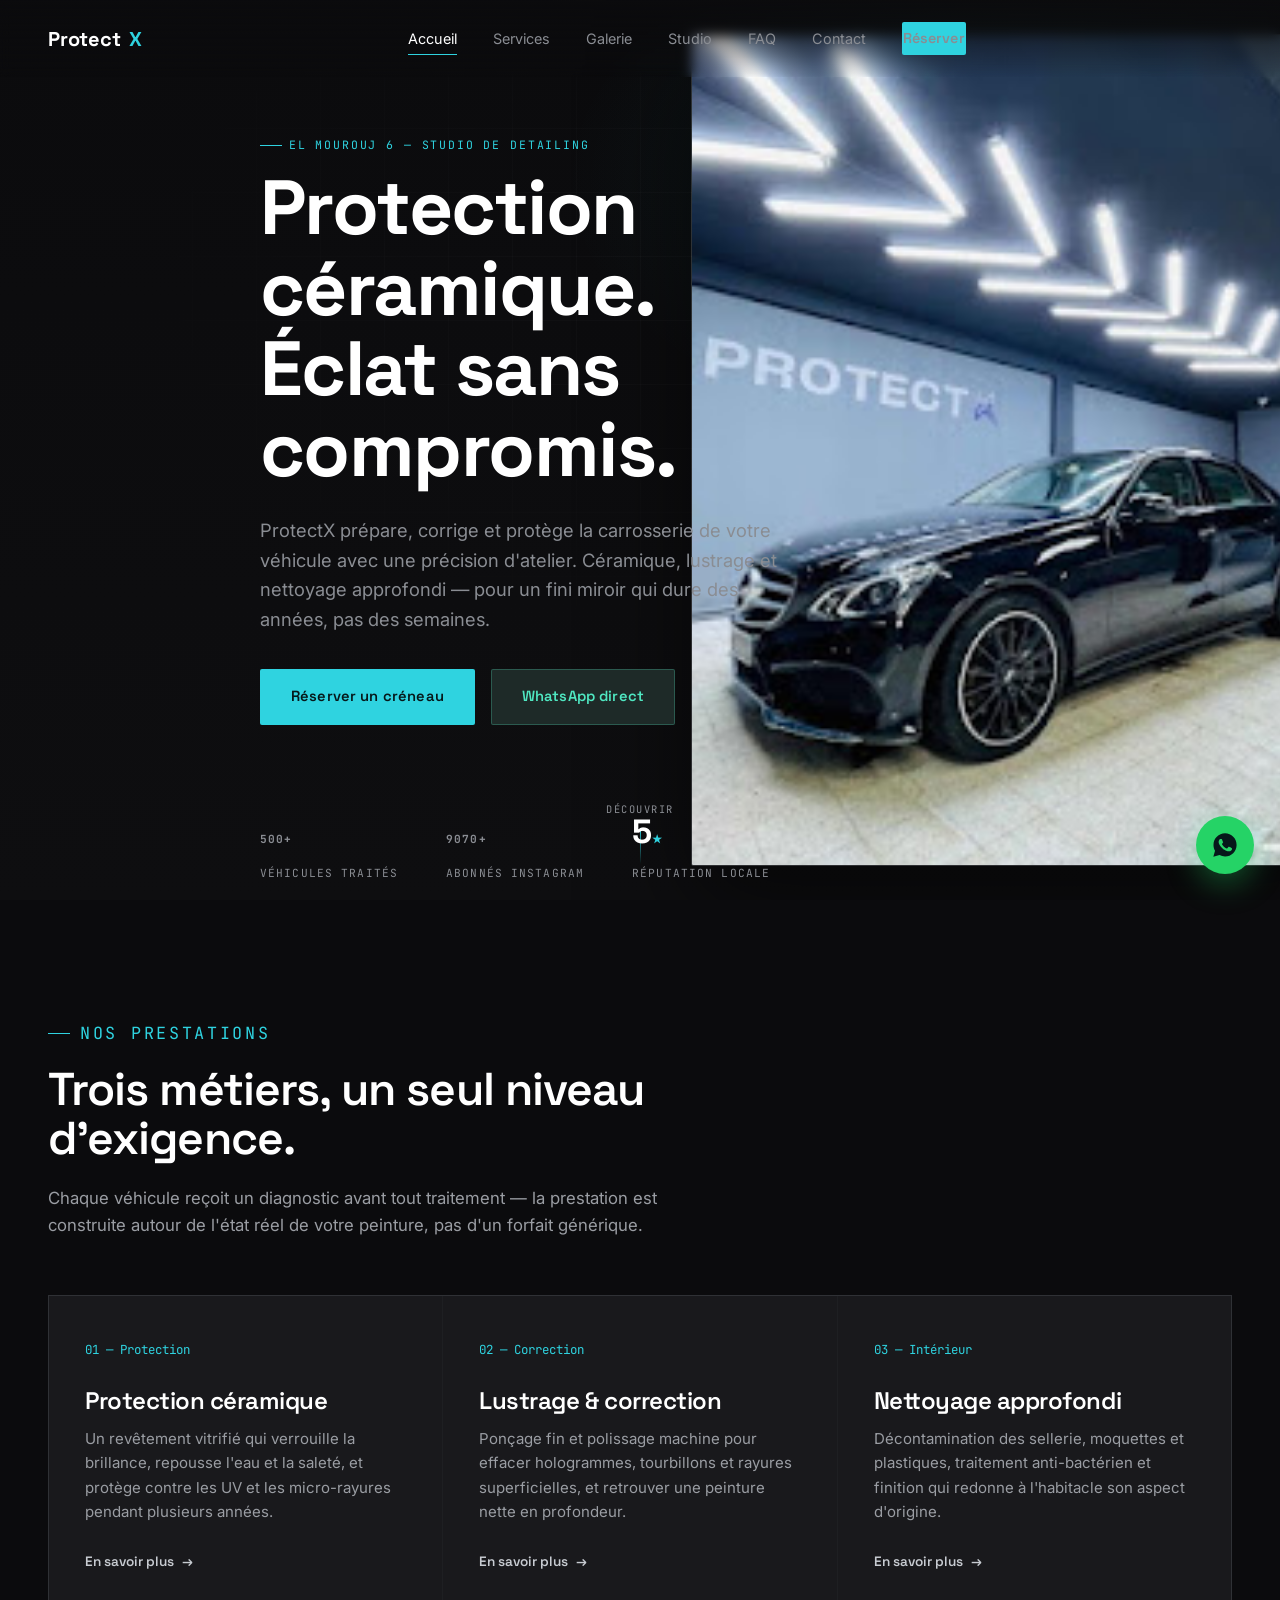
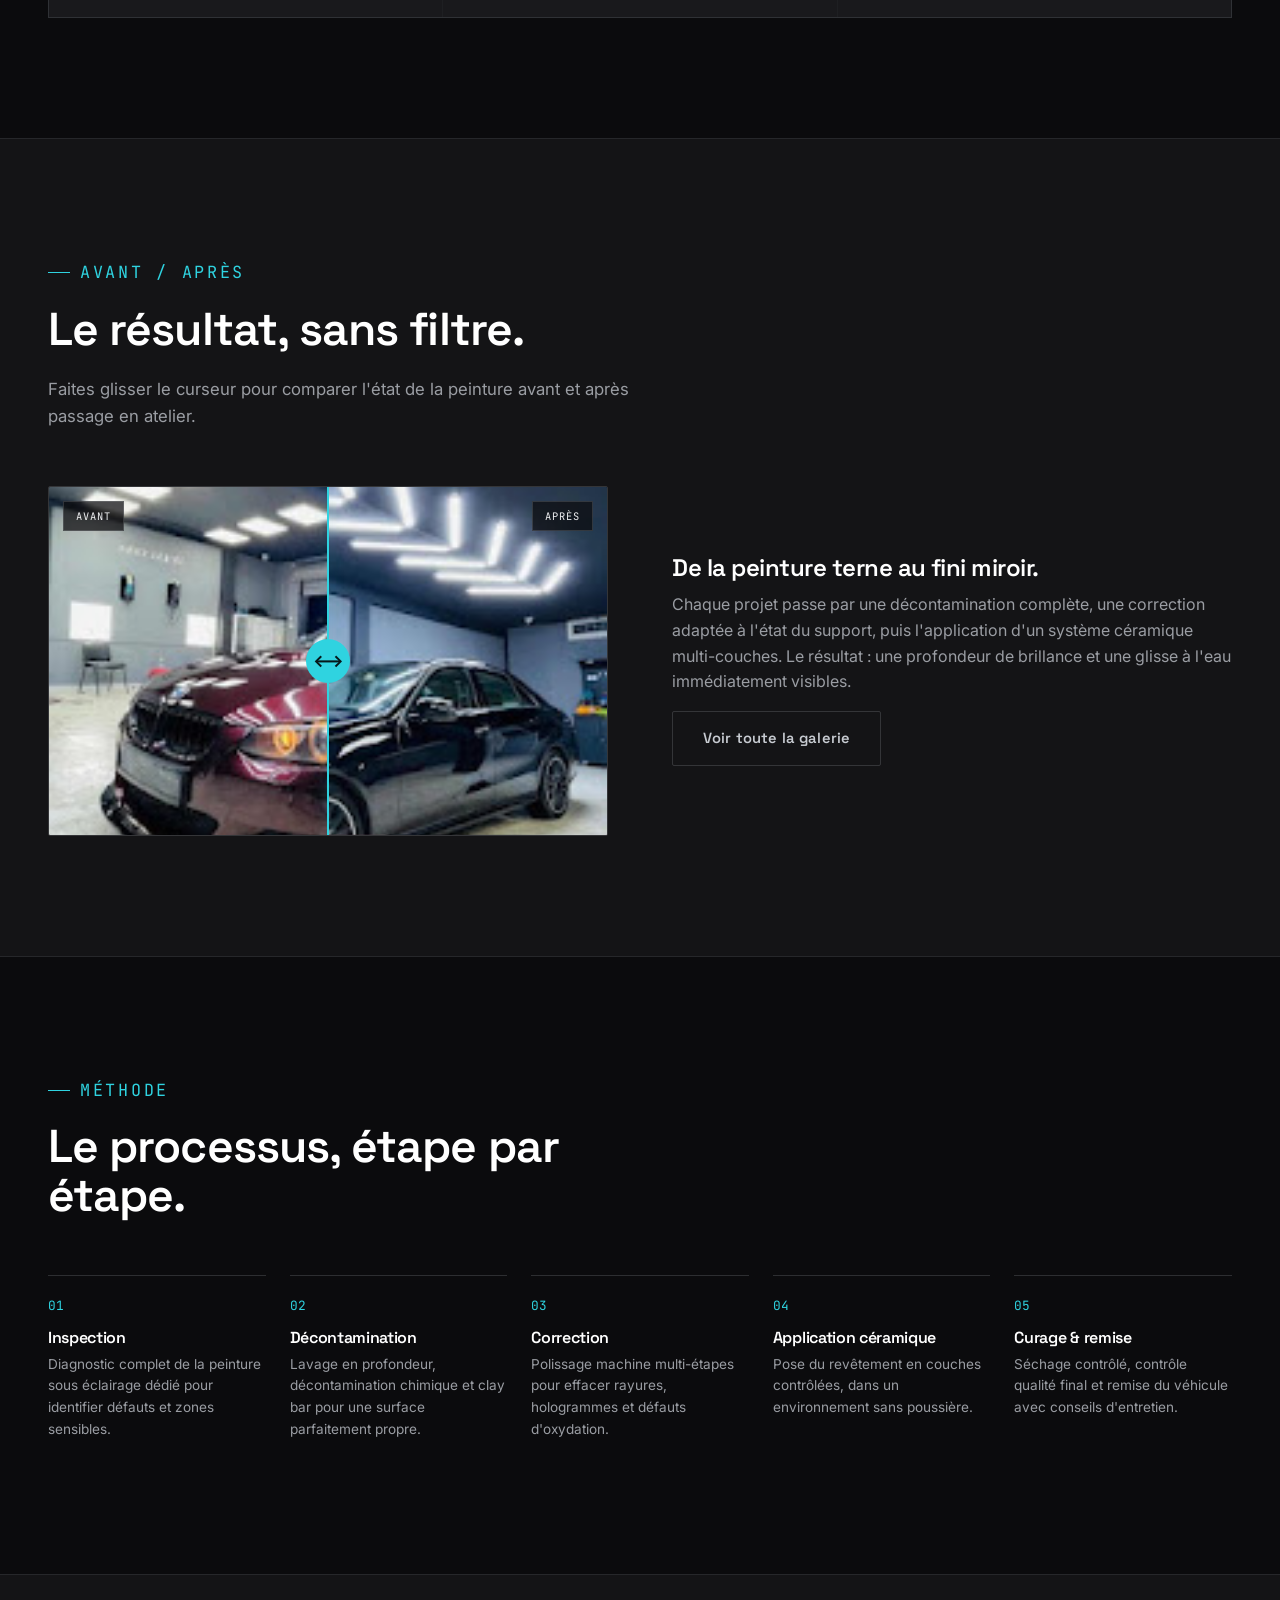
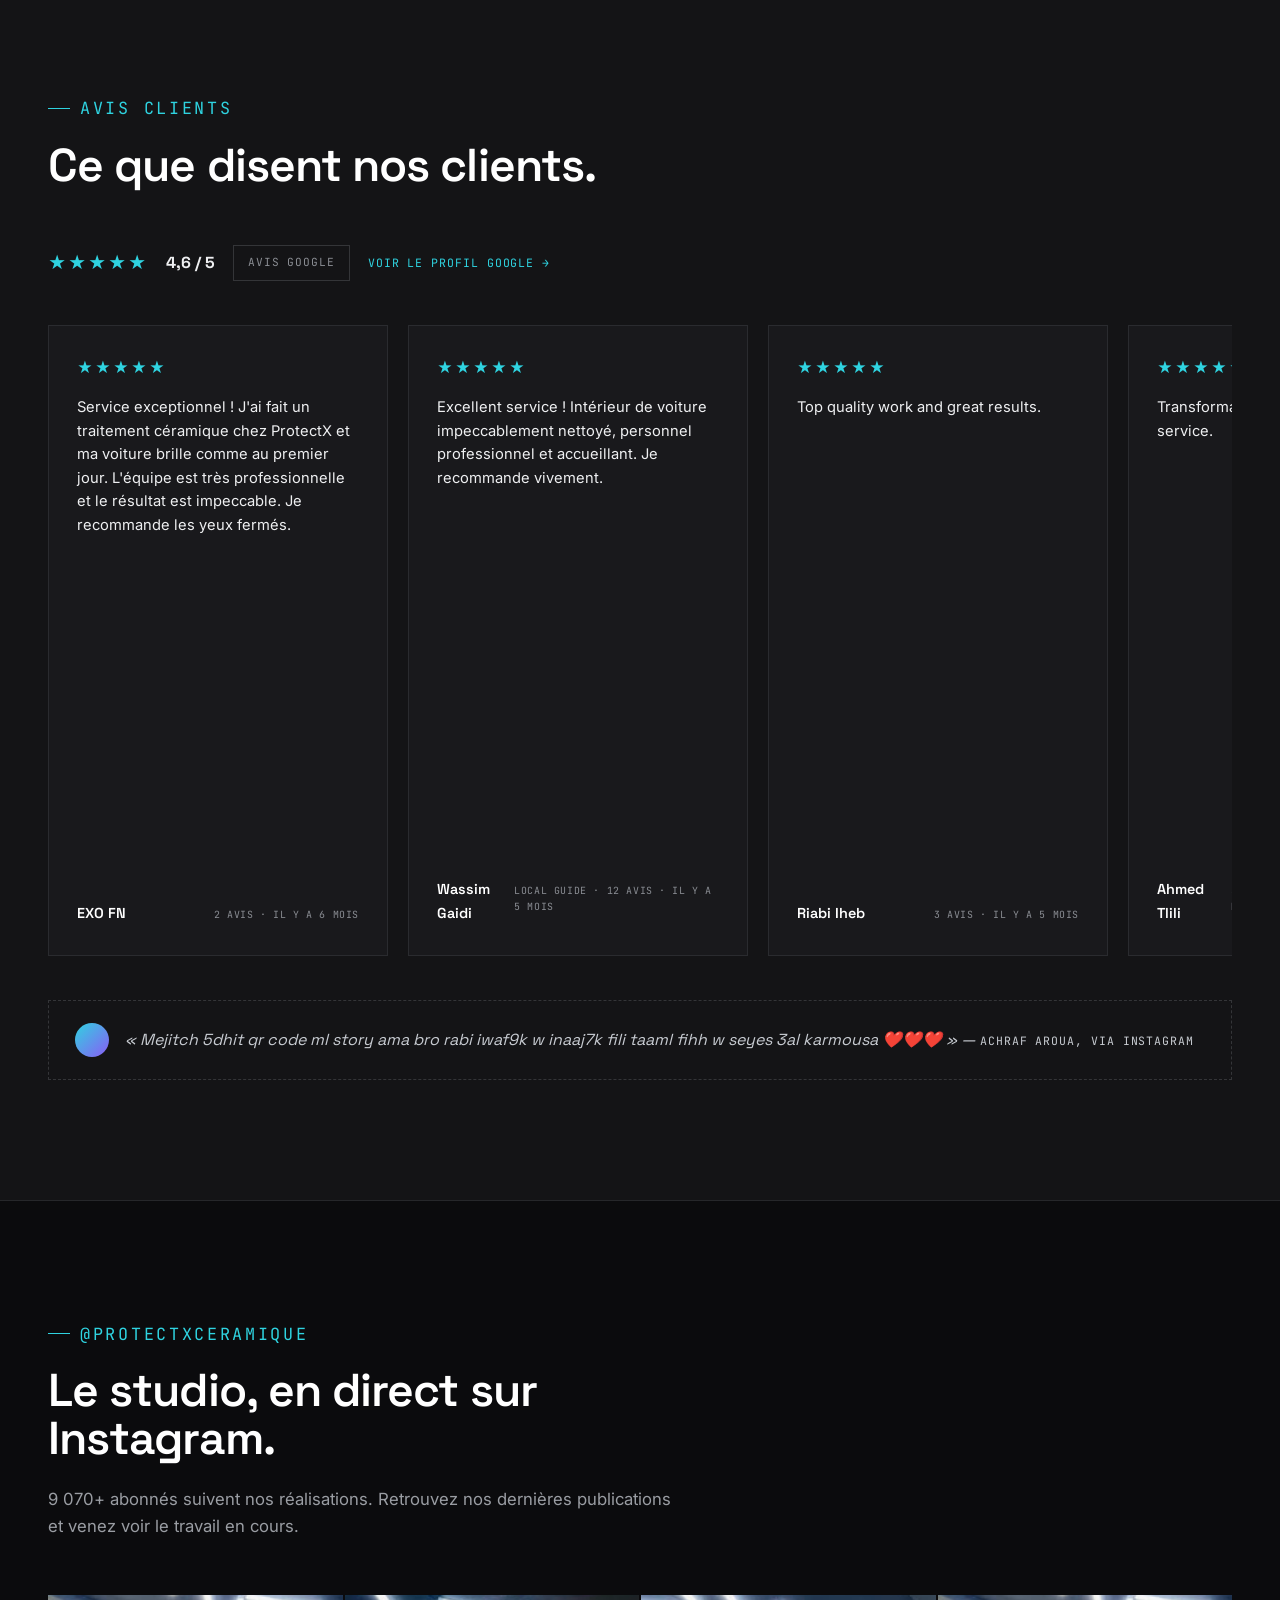
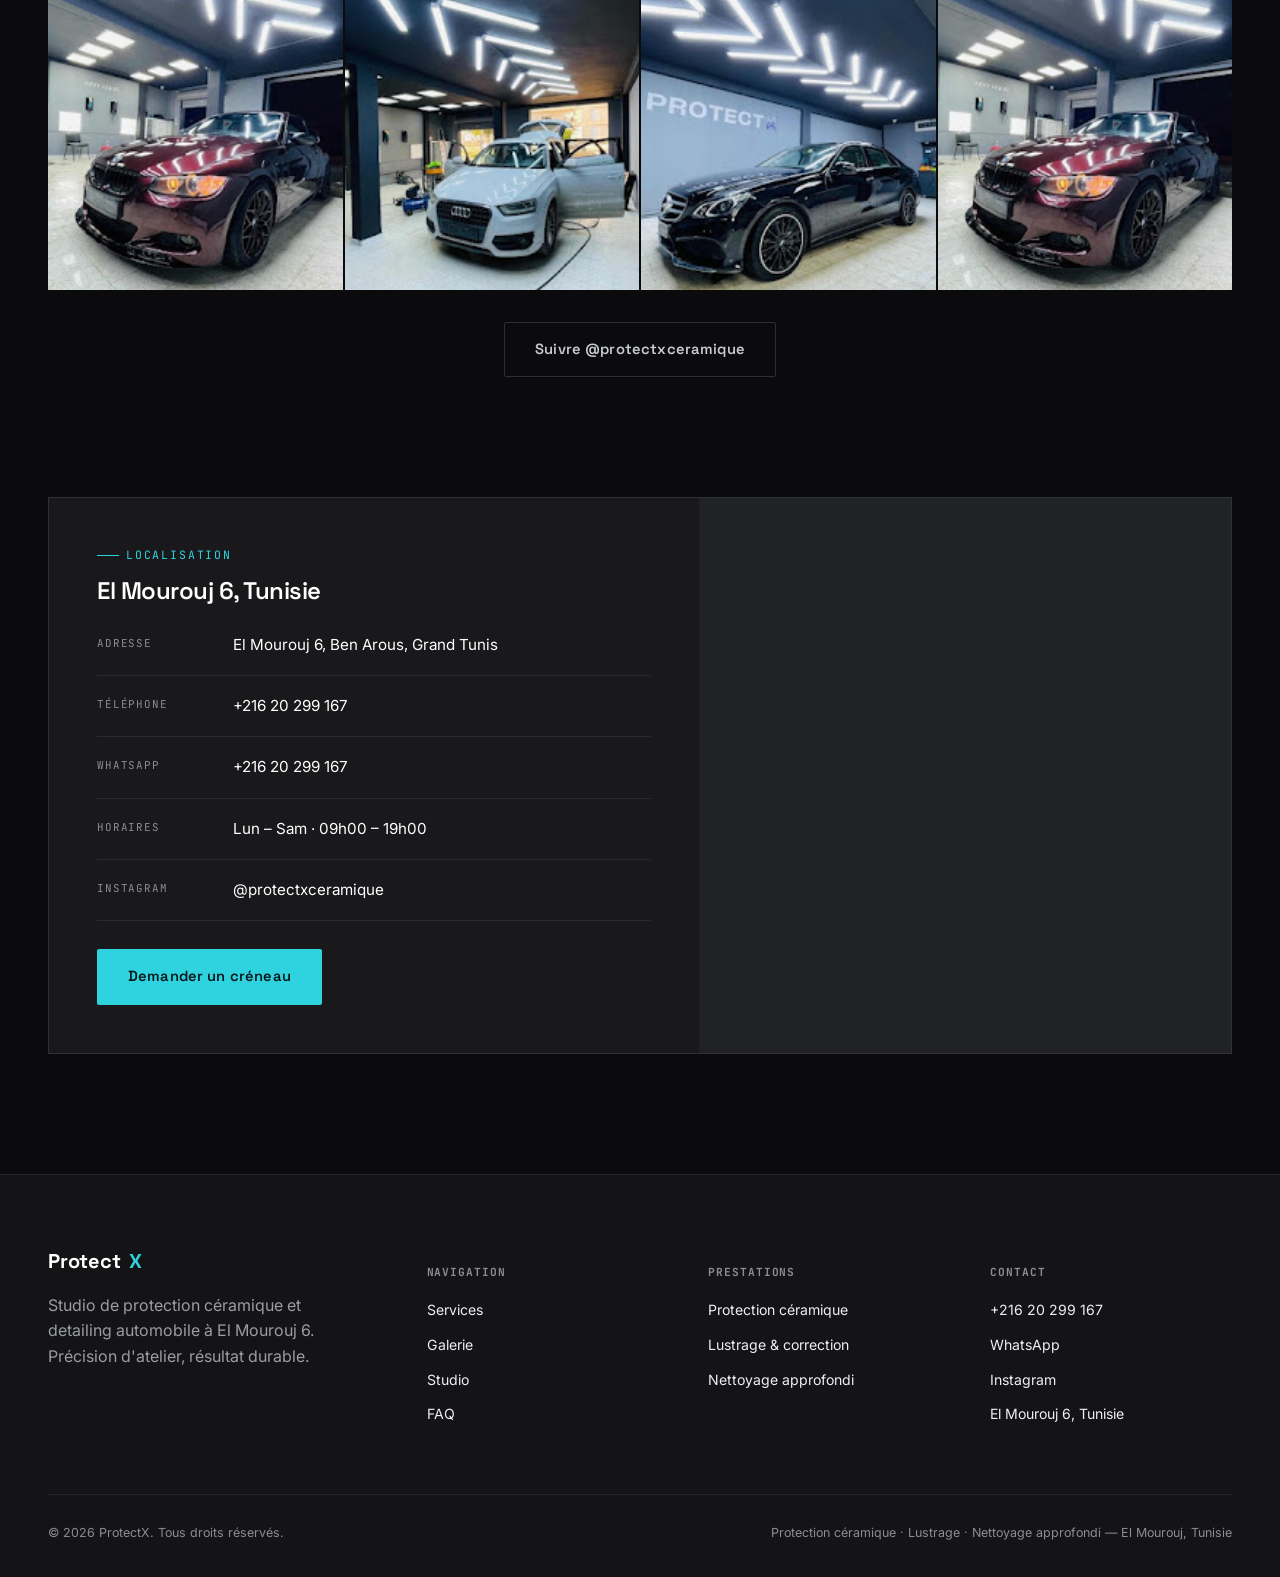
==== index.html @ d4e6a6fc "Reorganize project: css/, js/, images/ folders" ====
<!DOCTYPE html>
<html lang="fr">
<head>
<meta charset="UTF-8">
<meta name="viewport" content="width=device-width, initial-scale=1.0">
<title>ProtectX — Protection Céramique & Detailing | El Mourouj, Tunisie</title>
<meta name="description" content="ProtectX est un studio de detailing automobile haut de gamme à El Mourouj 6. Protection céramique, lustrage et nettoyage approfondi pour un fini miroir qui dure.">
<link rel="canonical" href="https://protectx.tn/">
<meta property="og:title" content="ProtectX — Protection Céramique & Detailing">
<meta property="og:description" content="Studio de detailing automobile à El Mourouj 6, Tunisie. Protection céramique, lustrage, nettoyage approfondi.">
<meta property="og:type" content="business.business">
<meta property="og:image" content="images/1.jpeg">
<meta property="og:locale" content="fr_TN">
<link rel="preconnect" href="https://fonts.googleapis.com">
<link rel="preconnect" href="https://fonts.gstatic.com" crossorigin>
<link href="https://fonts.googleapis.com/css2?family=Space+Grotesk:wght@500;600;700&family=Inter:wght@400;500;600&family=JetBrains+Mono:wght@400;500&display=swap" rel="stylesheet">
<link rel="stylesheet" href="css/style.css">
<script type="application/ld+json">
{
  "@context": "https://schema.org",
  "@type": "AutomotiveBusiness",
  "name": "ProtectX",
  "image": "images/1.jpeg",
  "description": "Studio de protection céramique, lustrage et nettoyage approfondi automobile.",
  "address": {
    "@type": "PostalAddress",
    "addressLocality": "El Mourouj 6",
    "addressRegion": "Ben Arous",
    "addressCountry": "TN"
  },
  "telephone": "+21620299167",
  "priceRange": "$$",
  "sameAs": ["https://www.instagram.com/protectxceramique/"],
  "aggregateRating": {
    "@type": "AggregateRating",
    "ratingValue": "4.6",
    "reviewCount": "6"
  }
}
</script>
</head>
<body>

<nav class="nav">
  <div class="wrap">
    <a href="index.html" class="logo">Protect<span>X</span></a>
    <ul class="nav-links">
      <li><a href="index.html">Accueil</a></li>
      <li><a href="services.html">Services</a></li>
      <li><a href="gallery.html">Galerie</a></li>
      <li><a href="about.html">Studio</a></li>
      <li><a href="faq.html">FAQ</a></li>
      <li><a href="contact.html">Contact</a></li>
      <li><a href="contact.html" class="btn btn-primary">Réserver</a></li>
    </ul>
    <div class="nav-cta">
      <button class="nav-toggle" aria-label="Menu">☰</button>
    </div>
  </div>
</nav>

<header class="hero">
  <div class="hero-grid"></div>
  <div class="wrap">
    <div class="hero-content">
      <p class="eyebrow">El Mourouj 6 — Studio de detailing</p>
      <h1>Protection céramique.<br>Éclat sans compromis.</h1>
      <p class="lede">ProtectX prépare, corrige et protège la carrosserie de votre véhicule avec une précision d'atelier. Céramique, lustrage et nettoyage approfondi — pour un fini miroir qui dure des années, pas des semaines.</p>
      <div class="hero-ctas">
        <a href="contact.html" class="btn btn-primary">Réserver un créneau</a>
        <a href="https://wa.me/21620299167?text=Bonjour%2C%20je%20souhaite%20r%C3%A9server%20un%20traitement%20c%C3%A9ramique..." class="btn btn-wa" target="_blank" rel="noopener">
          WhatsApp direct
        </a>
      </div>
      <div class="hero-stats">
        <div class="stat"><b><span data-count="500" data-suffix="+">0</span></b><span>Véhicules traités</span></div>
        <div class="stat"><b><span data-count="9070" data-suffix="+">0</span></b><span>Abonnés Instagram</span></div>
        <div class="stat"><b>5<span style="color:var(--teal)">★</span></b><span>Réputation locale</span></div>
      </div>
    </div>
  </div>
  <div class="bead-media sweep">
    <img src="images/wdfe.jpeg" alt="Gouttes d'eau perlant sur une carrosserie traitée en céramique, dans le garage ProtectX">
  </div>
  <div class="scroll-cue"><span>Découvrir</span><span class="line"></span></div>
</header>

<section class="section" id="services">
  <div class="wrap">
    <div class="section-head reveal">
      <p class="eyebrow">Nos prestations</p>
      <h2>Trois métiers, un seul niveau d'exigence.</h2>
      <p>Chaque véhicule reçoit un diagnostic avant tout traitement — la prestation est construite autour de l'état réel de votre peinture, pas d'un forfait générique.</p>
    </div>
  </div>
  <div class="wrap">
    <div class="services-grid reveal">
      <div class="service-card sweep">
        <span class="service-num">01 — Protection</span>
        <h3>Protection céramique</h3>
        <p>Un revêtement vitrifié qui verrouille la brillance, repousse l'eau et la saleté, et protège contre les UV et les micro-rayures pendant plusieurs années.</p>
        <a href="services.html#ceramique" class="more">En savoir plus <span class="arrow">→</span></a>
      </div>
      <div class="service-card sweep">
        <span class="service-num">02 — Correction</span>
        <h3>Lustrage & correction</h3>
        <p>Ponçage fin et polissage machine pour effacer hologrammes, tourbillons et rayures superficielles, et retrouver une peinture nette en profondeur.</p>
        <a href="services.html#lustrage" class="more">En savoir plus <span class="arrow">→</span></a>
      </div>
      <div class="service-card sweep">
        <span class="service-num">03 — Intérieur</span>
        <h3>Nettoyage approfondi</h3>
        <p>Décontamination des sellerie, moquettes et plastiques, traitement anti-bactérien et finition qui redonne à l'habitacle son aspect d'origine.</p>
        <a href="services.html#interieur" class="more">En savoir plus <span class="arrow">→</span></a>
      </div>
    </div>
  </div>
</section>

<section class="section" style="background:var(--bg-2); border-top:1px solid var(--line); border-bottom:1px solid var(--line);">
  <div class="wrap">
    <div class="section-head reveal">
      <p class="eyebrow">Avant / Après</p>
      <h2>Le résultat, sans filtre.</h2>
      <p>Faites glisser le curseur pour comparer l'état de la peinture avant et après passage en atelier.</p>
    </div>
    <div class="two-col reveal">
      <div class="ba">
        <img class="before-img" src="images/1.jpeg" alt="Carrosserie avant correction de peinture">
        <img class="after-img" src="images/wdfe.jpeg" alt="Carrosserie après protection céramique, fini miroir">
        <span class="tag before">Avant</span>
        <span class="tag after">Après</span>
        <div class="handle"></div>
      </div>
      <div>
        <h3>De la peinture terne au fini miroir.</h3>
        <p>Chaque projet passe par une décontamination complète, une correction adaptée à l'état du support, puis l'application d'un système céramique multi-couches. Le résultat : une profondeur de brillance et une glisse à l'eau immédiatement visibles.</p>
        <a href="gallery.html" class="btn btn-ghost">Voir toute la galerie</a>
      </div>
    </div>
  </div>
</section>

<section class="section">
  <div class="wrap">
    <div class="section-head reveal">
      <p class="eyebrow">Méthode</p>
      <h2>Le processus, étape par étape.</h2>
    </div>
    <div class="process reveal">
      <div class="step">
        <span class="n">01</span>
        <h4>Inspection</h4>
        <p>Diagnostic complet de la peinture sous éclairage dédié pour identifier défauts et zones sensibles.</p>
      </div>
      <div class="step">
        <span class="n">02</span>
        <h4>Décontamination</h4>
        <p>Lavage en profondeur, décontamination chimique et clay bar pour une surface parfaitement propre.</p>
      </div>
      <div class="step">
        <span class="n">03</span>
        <h4>Correction</h4>
        <p>Polissage machine multi-étapes pour effacer rayures, hologrammes et défauts d'oxydation.</p>
      </div>
      <div class="step">
        <span class="n">04</span>
        <h4>Application céramique</h4>
        <p>Pose du revêtement en couches contrôlées, dans un environnement sans poussière.</p>
      </div>
      <div class="step">
        <span class="n">05</span>
        <h4>Curage & remise</h4>
        <p>Séchage contrôlé, contrôle qualité final et remise du véhicule avec conseils d'entretien.</p>
      </div>
    </div>
  </div>
</section>

<section class="section" id="testimonials" style="background:var(--bg-2); border-top:1px solid var(--line); border-bottom:1px solid var(--line);">
  <div class="wrap">
    <div class="section-head reveal">
      <p class="eyebrow">Avis clients</p>
      <h2>Ce que disent nos clients.</h2>
    </div>
    <div class="rating-summary reveal">
      <span class="stars">★★★★★</span>
      <strong style="font-family:'Space Grotesk',sans-serif;">4,6 / 5</strong>
      <span class="badge-google">Avis Google</span>
      <a href="https://www.google.com/search?q=ProtectX+El+Mourouj" target="_blank" rel="noopener" class="mono" style="color:var(--teal);">Voir le profil Google →</a>
    </div>

    <div class="t-track reveal">
      <article class="t-card">
        <div class="stars">★★★★★</div>
        <p>Service exceptionnel ! J'ai fait un traitement céramique chez ProtectX et ma voiture brille comme au premier jour. L'équipe est très professionnelle et le résultat est impeccable. Je recommande les yeux fermés.</p>
        <div class="t-who"><b>EXO FN</b><span>2 avis · il y a 6 mois</span></div>
      </article>

      <article class="t-card">
        <div class="stars">★★★★★</div>
        <p>Excellent service ! Intérieur de voiture impeccablement nettoyé, personnel professionnel et accueillant. Je recommande vivement.</p>
        <div class="t-who"><b>Wassim Gaidi</b><span>Local Guide · 12 avis · il y a 5 mois</span></div>
      </article>

      <article class="t-card">
        <div class="stars">★★★★★</div>
        <p>Top quality work and great results.</p>
        <div class="t-who"><b>Riabi Iheb</b><span>3 avis · il y a 5 mois</span></div>
      </article>

      <article class="t-card">
        <div class="stars">★★★★★</div>
        <p>Transformation magnifique ! Bien service.</p>
        <div class="t-who"><b>Ahmed Tlili</b><span>5 avis · 1 photo · il y a 5 mois</span></div>
      </article>

      <article class="t-card warn">
        <div class="stars">★★☆☆☆</div>
        <p>La qualité du nettoyage était bonne et le travail de detailing soigné. Cependant, les horaires convenus n'ont pas été respectés à deux reprises, et certains éléments du véhicule n'ont pas été correctement remis en place. Les housses de sièges ont été mal retirées, ce qui a nécessité réparation. Deux étoiles principalement parce que le gérant a cherché une solution équitable pour les housses endommagées — ce qui est appréciable, mais des progrès sont attendus sur l'organisation.</p>
        <div class="t-who"><b>Talel Bouzaeine</b><span>3 avis · il y a 4 mois</span></div>
        <div class="t-note">Notre engagement qualité : chaque retour est pris au sérieux. Ce cas a été traité directement avec le client et a fait évoluer nos procédures de manipulation intérieure.</div>
      </article>
    </div>

    <div class="shoutout reveal">
      <span class="ig-dot"></span>
      <p style="margin:0; color:var(--chrome);">« Mejitch 5dhit qr code ml story ama bro rabi iwaf9k w inaaj7k fili taaml fihh w seyes 3al karmousa ❤️❤️❤️ » — <span class="mono" style="font-style:normal;">Achraf Aroua, via Instagram</span></p>
    </div>
  </div>
</section>

<section class="section">
  <div class="wrap">
    <div class="section-head reveal">
      <p class="eyebrow">@protectxceramique</p>
      <h2>Le studio, en direct sur Instagram.</h2>
      <p>9 070+ abonnés suivent nos réalisations. Retrouvez nos dernières publications et venez voir le travail en cours.</p>
    </div>
    <div class="ig-strip reveal">
      <a class="ig-item" href="https://www.instagram.com/protectxceramique/" target="_blank" rel="noopener"><img src="images/1.jpeg" alt="Publication Instagram ProtectX — véhicule poli en atelier"></a>
      <a class="ig-item" href="https://www.instagram.com/protectxceramique/" target="_blank" rel="noopener"><img src="images/22.jpeg" alt="Publication Instagram ProtectX — détail de carrosserie"></a>
      <a class="ig-item" href="https://www.instagram.com/protectxceramique/" target="_blank" rel="noopener"><img src="images/wdfe.jpeg" alt="Publication Instagram ProtectX — fini céramique"></a>
      <a class="ig-item" href="https://www.instagram.com/protectxceramique/" target="_blank" rel="noopener"><img src="images/1.jpeg" alt="Publication Instagram ProtectX — atelier"></a>
    </div>
    <div style="text-align:center; margin-top:32px;">
      <a href="https://www.instagram.com/protectxceramique/" target="_blank" rel="noopener" class="btn btn-ghost">Suivre @protectxceramique</a>
    </div>
  </div>
</section>

<section class="section" style="padding-top:0;">
  <div class="wrap">
    <div class="contact-grid reveal">
      <div class="contact-panel">
        <p class="eyebrow">Localisation</p>
        <h3>El Mourouj 6, Tunisie</h3>
        <div class="info-row"><span class="k">Adresse</span><span class="v">El Mourouj 6, Ben Arous, Grand Tunis</span></div>
        <div class="info-row"><span class="k">Téléphone</span><span class="v"><a href="tel:+21620299167">+216 20 299 167</a></span></div>
        <div class="info-row"><span class="k">WhatsApp</span><span class="v"><a href="https://wa.me/21620299167" target="_blank" rel="noopener">+216 20 299 167</a></span></div>
        <div class="info-row"><span class="k">Horaires</span><span class="v">Lun – Sam · 09h00 – 19h00</span></div>
        <div class="info-row"><span class="k">Instagram</span><span class="v"><a href="https://www.instagram.com/protectxceramique/" target="_blank" rel="noopener">@protectxceramique</a></span></div>
        <a href="contact.html" class="btn btn-primary" style="margin-top:28px;">Demander un créneau</a>
      </div>
      <div class="map-embed">
        <iframe src="https://www.google.com/maps?q=El+Mourouj+6,+Tunisie&output=embed" loading="lazy" allowfullscreen title="Localisation ProtectX — El Mourouj 6"></iframe>
      </div>
    </div>
  </div>
</section>

<footer>
  <div class="wrap">
    <div class="foot-grid">
      <div>
        <a href="index.html" class="logo">Protect<span>X</span></a>
        <p style="margin-top:16px; max-width:280px;">Studio de protection céramique et detailing automobile à El Mourouj 6. Précision d'atelier, résultat durable.</p>
      </div>
      <div>
        <h5>Navigation</h5>
        <ul>
          <li><a href="services.html">Services</a></li>
          <li><a href="gallery.html">Galerie</a></li>
          <li><a href="about.html">Studio</a></li>
          <li><a href="faq.html">FAQ</a></li>
        </ul>
      </div>
      <div>
        <h5>Prestations</h5>
        <ul>
          <li><a href="services.html#ceramique">Protection céramique</a></li>
          <li><a href="services.html#lustrage">Lustrage & correction</a></li>
          <li><a href="services.html#interieur">Nettoyage approfondi</a></li>
        </ul>
      </div>
      <div>
        <h5>Contact</h5>
        <ul>
          <li><a href="tel:+21620299167">+216 20 299 167</a></li>
          <li><a href="https://wa.me/21620299167" target="_blank" rel="noopener">WhatsApp</a></li>
          <li><a href="https://www.instagram.com/protectxceramique/" target="_blank" rel="noopener">Instagram</a></li>
          <li>El Mourouj 6, Tunisie</li>
        </ul>
      </div>
    </div>
    <div class="foot-bottom">
      <span>© <span class="year"></span> ProtectX. Tous droits réservés.</span>
      <span>Protection céramique · Lustrage · Nettoyage approfondi — El Mourouj, Tunisie</span>
    </div>
  </div>
</footer>

<a class="wa-float" href="https://wa.me/21620299167?text=Bonjour%2C%20je%20souhaite%20r%C3%A9server%20un%20traitement%20c%C3%A9ramique..." target="_blank" rel="noopener" aria-label="Contacter ProtectX sur WhatsApp">
  <svg width="28" height="28" viewBox="0 0 24 24" fill="#06181A"><path d="M12.04 2C6.58 2 2.13 6.45 2.13 11.91c0 1.75.46 3.45 1.32 4.95L2 22l5.28-1.38a9.9 9.9 0 0 0 4.76 1.21h.01c5.46 0 9.9-4.45 9.9-9.91C21.96 6.45 17.5 2 12.04 2Zm5.8 14.02c-.24.68-1.4 1.3-1.93 1.35-.5.05-1 .25-3.37-.7-2.85-1.14-4.68-4.06-4.83-4.25-.14-.19-1.16-1.54-1.16-2.94s.73-2.08.99-2.37c.26-.28.56-.35.75-.35h.53c.17 0 .4-.06.62.48.24.58.8 2 .87 2.15.07.14.12.31.02.5-.1.19-.15.31-.3.48-.14.17-.3.38-.43.5-.14.14-.29.29-.13.57.17.28.75 1.24 1.6 2.01 1.1 1 2.03 1.31 2.31 1.46.28.14.44.12.6-.07.17-.19.72-.84.91-1.13.19-.28.38-.24.64-.14.26.1 1.66.79 1.94.93.28.14.47.21.53.33.07.12.07.68-.17 1.35Z"/></svg>
</a>

<script src="js/main.js"></script>
</body>
</html>
---- css/style.css ----
/* ============================================================
   ProtectX — Ceramic & Detailing
   Design tokens: dark graphite ground, chrome silver, ceramic-teal accent
   Type: Space Grotesk (display) / Inter (body) / JetBrains Mono (data, eyebrows)
   ============================================================ */

:root{
  --bg:        #0B0B0D;
  --bg-2:      #141416;
  --surface:   #19191C;
  --surface-2: #202226;
  --chrome:    #C7CBD1;
  --chrome-dim:#8A8D93;
  --teal:      #2FD3E0;
  --teal-dim:  rgba(47,211,224,.14);
  --teal-glow: rgba(47,211,224,.35);
  --line:      rgba(199,203,209,.10);
  --line-2:    rgba(199,203,209,.18);
  --text:      #EEEFF1;
  --text-muted:#9A9DA3;
  --radius:    2px;
  --ease:      cubic-bezier(.16,.8,.24,1);
}

*,*::before,*::after{ box-sizing:border-box; }
html{ scroll-behavior:smooth; }
@media (prefers-reduced-motion: reduce){
  html{ scroll-behavior:auto; }
  *,*::before,*::after{ animation-duration:.001ms !important; animation-iteration-count:1 !important; transition-duration:.001ms !important; scroll-behavior:auto !important; }
}

body{
  margin:0;
  background:var(--bg);
  color:var(--text);
  font-family:'Inter',-apple-system,sans-serif;
  font-size:16px;
  line-height:1.6;
  -webkit-font-smoothing:antialiased;
  overflow-x:hidden;
}

h1,h2,h3,h4{
  font-family:'Space Grotesk',sans-serif;
  font-weight:600;
  letter-spacing:-0.02em;
  line-height:1.05;
  margin:0 0 .5em;
  color:#fff;
}

h1{ font-size:clamp(2.6rem,6vw,5.2rem); font-weight:700; }
h2{ font-size:clamp(1.9rem,3.6vw,3rem); }
h3{ font-size:clamp(1.2rem,2vw,1.5rem); }
p{ margin:0 0 1em; color:var(--text-muted); }
a{ color:inherit; text-decoration:none; }
img{ max-width:100%; display:block; }
ul{ margin:0; padding:0; list-style:none; }
button{ font-family:inherit; cursor:pointer; }

.mono{
  font-family:'JetBrains Mono',monospace;
  letter-spacing:.08em;
  text-transform:uppercase;
  font-size:.72rem;
}

.eyebrow{
  font-family:'JetBrains Mono',monospace;
  letter-spacing:.16em;
  text-transform:uppercase;
  font-size:.72rem;
  color:var(--teal);
  display:flex;
  align-items:center;
  gap:.6em;
  margin-bottom:1.1em;
}
.eyebrow::before{
  content:'';
  width:22px; height:1px;
  background:var(--teal);
  display:inline-block;
}

.wrap{ max-width:1240px; margin:0 auto; padding:0 28px; }
.section{ padding:120px 0; position:relative; }
@media (max-width:768px){ .section{ padding:76px 0; } }

.section-head{ max-width:640px; margin-bottom:56px; }
.section-head p{ font-size:1.05rem; }

/* ---------- signature: specular sweep ---------- */
.sweep{ position:relative; overflow:hidden; isolation:isolate; }
.sweep::after{
  content:'';
  position:absolute; inset:0;
  background:linear-gradient(115deg, transparent 40%, rgba(199,203,209,.10) 48%, rgba(47,211,224,.28) 50%, rgba(199,203,209,.10) 52%, transparent 60%);
  transform:translateX(-140%);
  transition:transform 1.05s var(--ease);
  pointer-events:none;
  z-index:2;
}
.sweep:hover::after,
.sweep.swept::after{ transform:translateX(140%); }

/* ---------- buttons ---------- */
.btn{
  display:inline-flex; align-items:center; gap:.55em;
  padding:15px 30px;
  font-family:'Space Grotesk',sans-serif;
  font-weight:600; font-size:.92rem;
  letter-spacing:.01em;
  border-radius:var(--radius);
  border:1px solid transparent;
  transition:all .3s var(--ease);
  white-space:nowrap;
}
.btn-primary{
  background:var(--teal); color:#06181A;
  box-shadow:0 0 0 rgba(47,211,224,0);
}
.btn-primary:hover{ box-shadow:0 6px 30px var(--teal-glow); transform:translateY(-1px); }
.btn-ghost{
  background:transparent; color:var(--chrome);
  border-color:var(--line-2);
}
.btn-ghost:hover{ border-color:var(--chrome); background:rgba(255,255,255,.03); }
.btn-wa{ background:#1E2A28; color:#4FE7C1; border-color:rgba(79,231,193,.25); }
.btn-wa:hover{ background:#223530; }

/* ---------- nav ---------- */
.nav{
  position:fixed; top:0; left:0; right:0; z-index:100;
  padding:22px 0;
  background:linear-gradient(to bottom, rgba(11,11,13,.92), rgba(11,11,13,0));
  backdrop-filter:blur(6px);
  transition:background .3s;
}
.nav.scrolled{ background:rgba(11,11,13,.88); border-bottom:1px solid var(--line); backdrop-filter:blur(10px); }
.nav .wrap{ display:flex; align-items:center; justify-content:space-between; }
.logo{ font-family:'Space Grotesk',sans-serif; font-weight:700; font-size:1.25rem; letter-spacing:-.01em; color:#fff; display:flex; align-items:center; gap:8px; }
.logo span{ color:var(--teal); }
.nav-links{ display:flex; gap:36px; align-items:center; }
.nav-links a{
  font-size:.9rem; color:var(--chrome-dim); position:relative; padding:4px 0;
  transition:color .25s;
}
.nav-links a:hover, .nav-links a.active{ color:#fff; }
.nav-links a.active::after{
  content:''; position:absolute; left:0; right:0; bottom:-4px; height:1px; background:var(--teal);
}
.nav-cta{ display:flex; align-items:center; gap:14px; }
.nav-toggle{ display:none; background:none; border:0; color:#fff; font-size:1.6rem; }

@media (max-width:900px){
  .nav-links{
    position:fixed; inset:0 0 0 auto; width:78%; max-width:340px;
    background:var(--bg-2); border-left:1px solid var(--line);
    flex-direction:column; align-items:flex-start; justify-content:center;
    gap:28px; padding:40px; transform:translateX(100%);
    transition:transform .4s var(--ease); z-index:99;
  }
  .nav-links.open{ transform:translateX(0); }
  .nav-toggle{ display:block; z-index:101; }
  .nav .btn-primary{ display:none; }
}

/* ---------- hero ---------- */
.hero{
  position:relative; min-height:100vh; display:flex; align-items:center;
  padding-top:120px; overflow:hidden;
  background:
    radial-gradient(ellipse 60% 50% at 80% 20%, rgba(47,211,224,.10), transparent 60%),
    linear-gradient(180deg, #0B0B0D 0%, #0E0E10 100%);
}
.hero-grid{ position:absolute; inset:0; opacity:.35;
  background-image:linear-gradient(var(--line) 1px, transparent 1px), linear-gradient(90deg, var(--line) 1px, transparent 1px);
  background-size:64px 64px; mask-image:radial-gradient(ellipse 70% 60% at 60% 30%, black, transparent 75%);
}
.hero-content{ position:relative; z-index:2; max-width:760px; }
.hero h1{ margin-bottom:.35em; }
.hero .lede{ font-size:1.15rem; max-width:520px; color:var(--chrome-dim); }
.hero-ctas{ display:flex; gap:16px; margin-top:2.2em; flex-wrap:wrap; }
.hero-stats{ display:flex; gap:48px; margin-top:5rem; flex-wrap:wrap; }
.stat b{ display:block; font-family:'Space Grotesk',sans-serif; font-size:2.1rem; color:#fff; font-weight:700; }
.stat span{ font-family:'JetBrains Mono',monospace; font-size:.7rem; letter-spacing:.1em; text-transform:uppercase; color:var(--chrome-dim); }
.scroll-cue{
  position:absolute; bottom:36px; left:50%; transform:translateX(-50%);
  display:flex; flex-direction:column; align-items:center; gap:10px;
  color:var(--chrome-dim); font-family:'JetBrains Mono',monospace; font-size:.65rem; letter-spacing:.15em; text-transform:uppercase;
}
.scroll-cue .line{ width:1px; height:36px; background:linear-gradient(var(--teal), transparent); animation:scrolldrop 2s var(--ease) infinite; }
@keyframes scrolldrop{ 0%{ transform:scaleY(0); transform-origin:top;} 50%{ transform:scaleY(1); transform-origin:top;} 51%{ transform-origin:bottom;} 100%{ transform:scaleY(0); transform-origin:bottom;} }

.bead-media{
  position:absolute; right:-6%; top:50%; transform:translateY(-50%);
  width:52%; aspect-ratio:4/5; border-radius:var(--radius);
  overflow:hidden; border:1px solid var(--line-2);
  box-shadow:0 40px 100px rgba(0,0,0,.55);
}
.bead-media img{ width:100%; height:100%; object-fit:cover; }
.bead-media::after{ content:''; position:absolute; inset:0; background:linear-gradient(180deg, transparent 50%, rgba(0,0,0,.5)); }
@media (max-width:1100px){ .bead-media{ position:relative; right:auto; top:auto; transform:none; width:100%; margin-top:56px; } }

/* ---------- reveal on scroll ---------- */
.reveal{ opacity:0; transform:translateY(28px); transition:opacity .8s var(--ease), transform .8s var(--ease); }
.reveal.in{ opacity:1; transform:translateY(0); }

/* ---------- service cards ---------- */
.services-grid{ display:grid; grid-template-columns:repeat(3,1fr); gap:1px; background:var(--line); border:1px solid var(--line); }
@media (max-width:860px){ .services-grid{ grid-template-columns:1fr; } }
.service-card{
  background:var(--surface); padding:44px 36px; position:relative;
  transition:background .3s;
}
.service-card:hover{ background:var(--surface-2); }
.service-num{ font-family:'JetBrains Mono',monospace; color:var(--teal); font-size:.78rem; margin-bottom:28px; display:block; }
.service-card h3{ margin-bottom:.6em; }
.service-card p{ font-size:.94rem; margin-bottom:1.6em; }
.service-card a.more{ font-family:'Space Grotesk',sans-serif; font-weight:600; font-size:.85rem; color:var(--chrome); display:inline-flex; gap:8px; align-items:center; }
.service-card a.more:hover{ color:var(--teal); }
.service-card a.more .arrow{ transition:transform .25s; }
.service-card a.more:hover .arrow{ transform:translateX(4px); }

/* ---------- before/after slider ---------- */
.ba{ position:relative; aspect-ratio:16/10; overflow:hidden; border-radius:var(--radius); border:1px solid var(--line-2); user-select:none; touch-action:pan-y; }
.ba img{ position:absolute; inset:0; width:100%; height:100%; object-fit:cover; pointer-events:none; }
.ba .after-img{ clip-path:inset(0 0 0 50%); }
.ba .handle{
  position:absolute; top:0; bottom:0; left:50%; width:2px; background:var(--teal);
  transform:translateX(-1px); cursor:ew-resize; box-shadow:0 0 14px var(--teal-glow);
}
.ba .handle::after{
  content:'⟷'; position:absolute; top:50%; left:50%; transform:translate(-50%,-50%);
  width:44px; height:44px; border-radius:50%; background:var(--teal); color:#06181A;
  display:flex; align-items:center; justify-content:center; font-size:1.1rem; font-weight:700;
}
.ba .tag{ position:absolute; top:14px; font-family:'JetBrains Mono',monospace; font-size:.65rem; letter-spacing:.1em; text-transform:uppercase; background:rgba(11,11,13,.72); padding:6px 12px; border:1px solid var(--line-2); }
.ba .tag.before{ left:14px; } .ba .tag.after{ right:14px; }

/* ---------- process ---------- */
.process{ display:grid; grid-template-columns:repeat(5,1fr); gap:24px; counter-reset:step; }
@media (max-width:900px){ .process{ grid-template-columns:1fr 1fr; } }
@media (max-width:520px){ .process{ grid-template-columns:1fr; } }
.step{ padding-top:20px; border-top:1px solid var(--line-2); position:relative; }
.step .n{ font-family:'JetBrains Mono',monospace; color:var(--teal); font-size:.8rem; display:block; margin-bottom:14px; }
.step h4{ font-size:1rem; margin-bottom:.4em; }
.step p{ font-size:.85rem; }

/* ---------- testimonials ---------- */
.rating-summary{ display:flex; align-items:center; gap:18px; margin-bottom:44px; flex-wrap:wrap; }
.stars{ color:var(--teal); font-size:1.1rem; letter-spacing:2px; }
.badge-google{ display:inline-flex; align-items:center; gap:8px; padding:8px 14px; border:1px solid var(--line-2); font-family:'JetBrains Mono',monospace; font-size:.7rem; letter-spacing:.08em; text-transform:uppercase; color:var(--chrome-dim); }

.t-track{ display:flex; gap:20px; overflow-x:auto; scroll-snap-type:x mandatory; padding-bottom:8px; }
.t-track::-webkit-scrollbar{ height:4px; }
.t-track::-webkit-scrollbar-thumb{ background:var(--line-2); }
.t-card{
  scroll-snap-align:start; min-width:340px; max-width:340px; background:var(--surface);
  border:1px solid var(--line); padding:30px 28px; display:flex; flex-direction:column; gap:16px;
}
.t-card .stars{ font-size:.95rem; }
.t-card p{ font-size:.92rem; color:var(--text); flex:1; }
.t-who{ display:flex; justify-content:space-between; align-items:baseline; font-family:'Space Grotesk',sans-serif; }
.t-who b{ font-size:.9rem; color:#fff; font-weight:600; }
.t-who span{ font-family:'JetBrains Mono',monospace; font-size:.62rem; color:var(--chrome-dim); text-transform:uppercase; letter-spacing:.06em; }

.t-card.warn{ border-color:rgba(255,183,77,.25); }
.t-note{ background:var(--teal-dim); border-left:2px solid var(--teal); padding:14px 16px; font-size:.82rem; color:var(--chrome); margin-top:-4px; }

.shoutout{
  margin-top:36px; padding:22px 26px; border:1px dashed var(--line-2); display:flex; align-items:center; gap:16px;
  font-family:'Space Grotesk',sans-serif; font-style:italic; color:var(--chrome);
}
.shoutout .ig-dot{ width:34px; height:34px; border-radius:50%; background:linear-gradient(135deg,#2FD3E0,#8A5CF6); flex:none; }

/* ---------- instagram strip ---------- */
.ig-strip{ display:grid; grid-template-columns:repeat(4,1fr); gap:2px; }
@media (max-width:700px){ .ig-strip{ grid-template-columns:repeat(2,1fr); } }
.ig-item{ position:relative; aspect-ratio:1/1; overflow:hidden; background:var(--surface); }
.ig-item img{ width:100%; height:100%; object-fit:cover; transition:transform .5s var(--ease); }
.ig-item:hover img{ transform:scale(1.06); }
.ig-item .ig-icon{ position:absolute; top:10px; right:10px; opacity:.85; }

/* ---------- map / contact block ---------- */
.contact-grid{ display:grid; grid-template-columns:1.1fr .9fr; gap:1px; background:var(--line); border:1px solid var(--line); }
@media (max-width:900px){ .contact-grid{ grid-template-columns:1fr; } }
.contact-panel{ background:var(--surface); padding:48px; }
.info-row{ display:flex; gap:16px; padding:18px 0; border-bottom:1px solid var(--line); }
.info-row:last-child{ border-bottom:0; }
.info-row .k{ font-family:'JetBrains Mono',monospace; font-size:.68rem; text-transform:uppercase; letter-spacing:.08em; color:var(--chrome-dim); width:120px; flex:none; padding-top:2px; }
.info-row .v{ color:#fff; font-size:.95rem; }
.info-row .v a:hover{ color:var(--teal); }
.map-embed{ min-height:420px; background:var(--surface-2); position:relative; }
.map-embed iframe{ width:100%; height:100%; border:0; position:absolute; inset:0; filter:grayscale(.4) invert(.92) contrast(.9); }

/* ---------- forms ---------- */
.form-grid{ display:grid; grid-template-columns:1fr 1fr; gap:18px; }
@media (max-width:600px){ .form-grid{ grid-template-columns:1fr; } }
.field{ display:flex; flex-direction:column; gap:8px; }
.field.full{ grid-column:1/-1; }
.field label{ font-family:'JetBrains Mono',monospace; font-size:.68rem; text-transform:uppercase; letter-spacing:.08em; color:var(--chrome-dim); }
.field input, .field select, .field textarea{
  background:var(--bg-2); border:1px solid var(--line-2); color:#fff; padding:13px 14px;
  font-family:'Inter',sans-serif; font-size:.92rem; border-radius:var(--radius); outline:none;
  transition:border-color .25s;
}
.field input:focus, .field select:focus, .field textarea:focus{ border-color:var(--teal); }
.field textarea{ resize:vertical; min-height:100px; }
.form-note{ font-size:.78rem; color:var(--chrome-dim); margin-top:14px; }

/* ---------- pricing tiers ---------- */
.tiers{ display:grid; grid-template-columns:repeat(3,1fr); gap:20px; }
@media (max-width:860px){ .tiers{ grid-template-columns:1fr; } }
.tier{ border:1px solid var(--line-2); padding:36px 30px; background:var(--surface); position:relative; }
.tier.featured{ border-color:var(--teal); background:var(--surface-2); }
.tier.featured::before{ content:'Recommandé'; position:absolute; top:-1px; right:-1px; background:var(--teal); color:#06181A; font-family:'JetBrains Mono',monospace; font-size:.6rem; text-transform:uppercase; letter-spacing:.08em; padding:6px 12px; }
.tier .dur{ font-family:'JetBrains Mono',monospace; color:var(--teal); font-size:.75rem; margin-bottom:6px; display:block; }
.tier .price{ font-family:'Space Grotesk',sans-serif; font-size:1.7rem; font-weight:700; color:#fff; margin:.2em 0 .8em; }
.tier .price span{ font-size:.6em; color:var(--chrome-dim); font-weight:500; }
.tier ul{ margin-top:20px; display:flex; flex-direction:column; gap:10px; }
.tier li{ font-size:.86rem; color:var(--chrome); display:flex; gap:10px; }
.tier li::before{ content:'—'; color:var(--teal); }

/* ---------- FAQ accordion ---------- */
.faq-item{ border-bottom:1px solid var(--line-2); }
.faq-q{ display:flex; justify-content:space-between; align-items:center; padding:26px 0; cursor:pointer; gap:20px; }
.faq-q h4{ margin:0; font-size:1.02rem; font-weight:600; }
.faq-q .plus{ font-family:'Space Grotesk',sans-serif; font-size:1.4rem; color:var(--teal); transition:transform .3s; flex:none; }
.faq-item.open .plus{ transform:rotate(45deg); }
.faq-a{ max-height:0; overflow:hidden; transition:max-height .4s var(--ease); }
.faq-a p{ padding-bottom:24px; margin:0; font-size:.92rem; }

/* ---------- gallery filter ---------- */
.filters{ display:flex; gap:10px; margin-bottom:40px; flex-wrap:wrap; }
.filter-btn{ padding:9px 18px; border:1px solid var(--line-2); background:transparent; color:var(--chrome-dim); font-family:'JetBrains Mono',monospace; font-size:.7rem; text-transform:uppercase; letter-spacing:.06em; transition:all .25s; }
.filter-btn.active, .filter-btn:hover{ border-color:var(--teal); color:var(--teal); }
.gal-grid{ columns:3 280px; column-gap:2px; }
@media (max-width:700px){ .gal-grid{ columns:2 160px; } }
.gal-item{ break-inside:avoid; margin-bottom:2px; position:relative; overflow:hidden; }
.gal-item img{ width:100%; transition:transform .6s var(--ease); }
.gal-item:hover img{ transform:scale(1.05); }
.gal-item .cap{ position:absolute; left:0; right:0; bottom:0; padding:16px; background:linear-gradient(0deg, rgba(0,0,0,.75), transparent); font-family:'JetBrains Mono',monospace; font-size:.65rem; text-transform:uppercase; letter-spacing:.08em; opacity:0; transition:opacity .3s; }
.gal-item:hover .cap{ opacity:1; }

/* ---------- footer ---------- */
footer{ border-top:1px solid var(--line); padding:70px 0 34px; background:var(--bg-2); }
.foot-grid{ display:grid; grid-template-columns:1.4fr 1fr 1fr 1fr; gap:40px; margin-bottom:56px; }
@media (max-width:800px){ .foot-grid{ grid-template-columns:1fr 1fr; } }
.foot-grid h5{ font-family:'JetBrains Mono',monospace; text-transform:uppercase; letter-spacing:.08em; font-size:.7rem; color:var(--chrome-dim); margin-bottom:18px; }
.foot-grid li{ margin-bottom:12px; font-size:.88rem; }
.foot-grid a:hover{ color:var(--teal); }
.foot-bottom{ display:flex; justify-content:space-between; padding-top:28px; border-top:1px solid var(--line); font-size:.78rem; color:var(--chrome-dim); flex-wrap:wrap; gap:12px; }

/* ---------- sticky whatsapp ---------- */
.wa-float{
  position:fixed; bottom:26px; right:26px; z-index:90;
  width:58px; height:58px; border-radius:50%; background:#25D366;
  display:flex; align-items:center; justify-content:center; box-shadow:0 10px 30px rgba(37,211,102,.35);
  transition:transform .25s;
}
.wa-float:hover{ transform:scale(1.08); }

/* ---------- misc ---------- */
.divider{ height:1px; background:var(--line); border:0; margin:0; }
.two-col{ display:grid; grid-template-columns:1fr 1fr; gap:64px; align-items:center; }
@media (max-width:860px){ .two-col{ grid-template-columns:1fr; gap:36px; } }
.frame-img{ border:1px solid var(--line-2); overflow:hidden; }
.counter-row{ display:flex; gap:56px; flex-wrap:wrap; margin-top:40px; }

.page-hero{ padding:170px 0 80px; border-bottom:1px solid var(--line); position:relative; }
.page-hero .eyebrow{ margin-bottom:1.4em; }
.breadcrumb{ font-family:'JetBrains Mono',monospace; font-size:.68rem; text-transform:uppercase; letter-spacing:.08em; color:var(--chrome-dim); margin-bottom:20px; }
.breadcrumb a:hover{ color:var(--teal); }
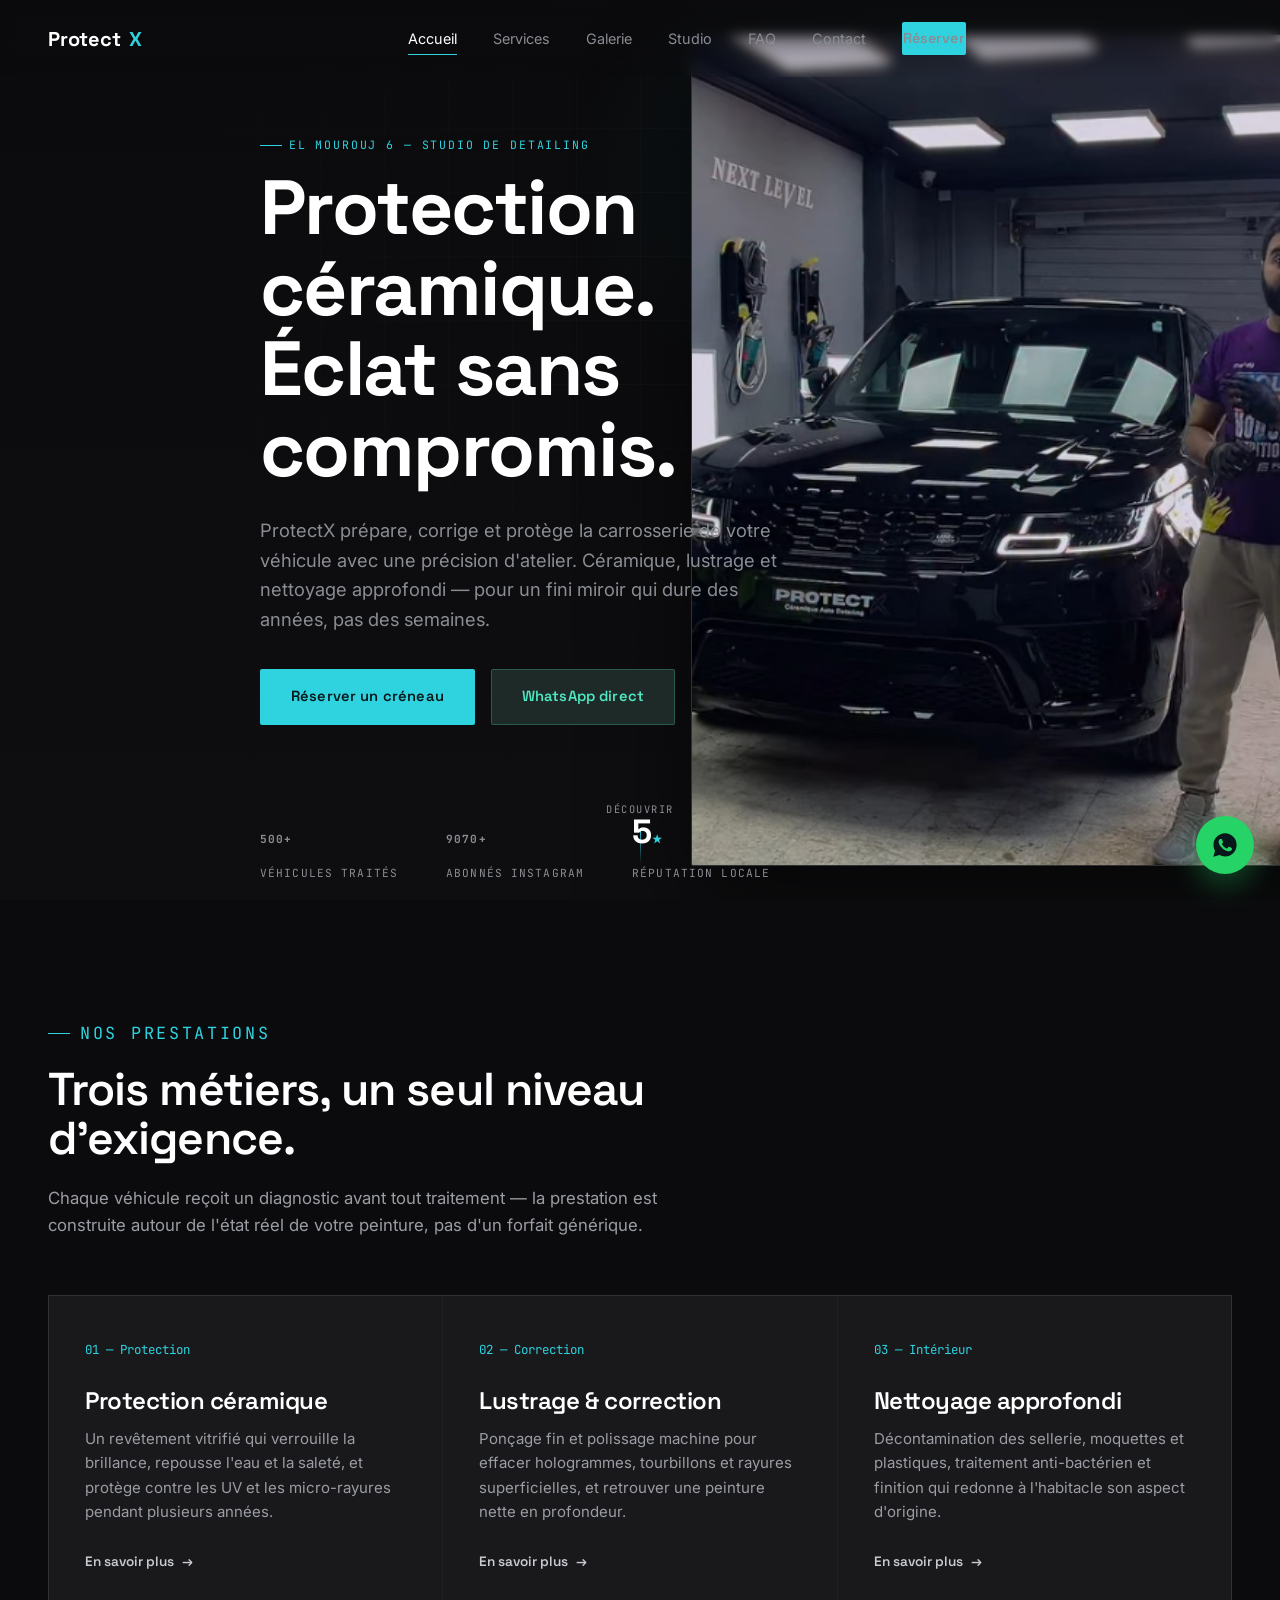
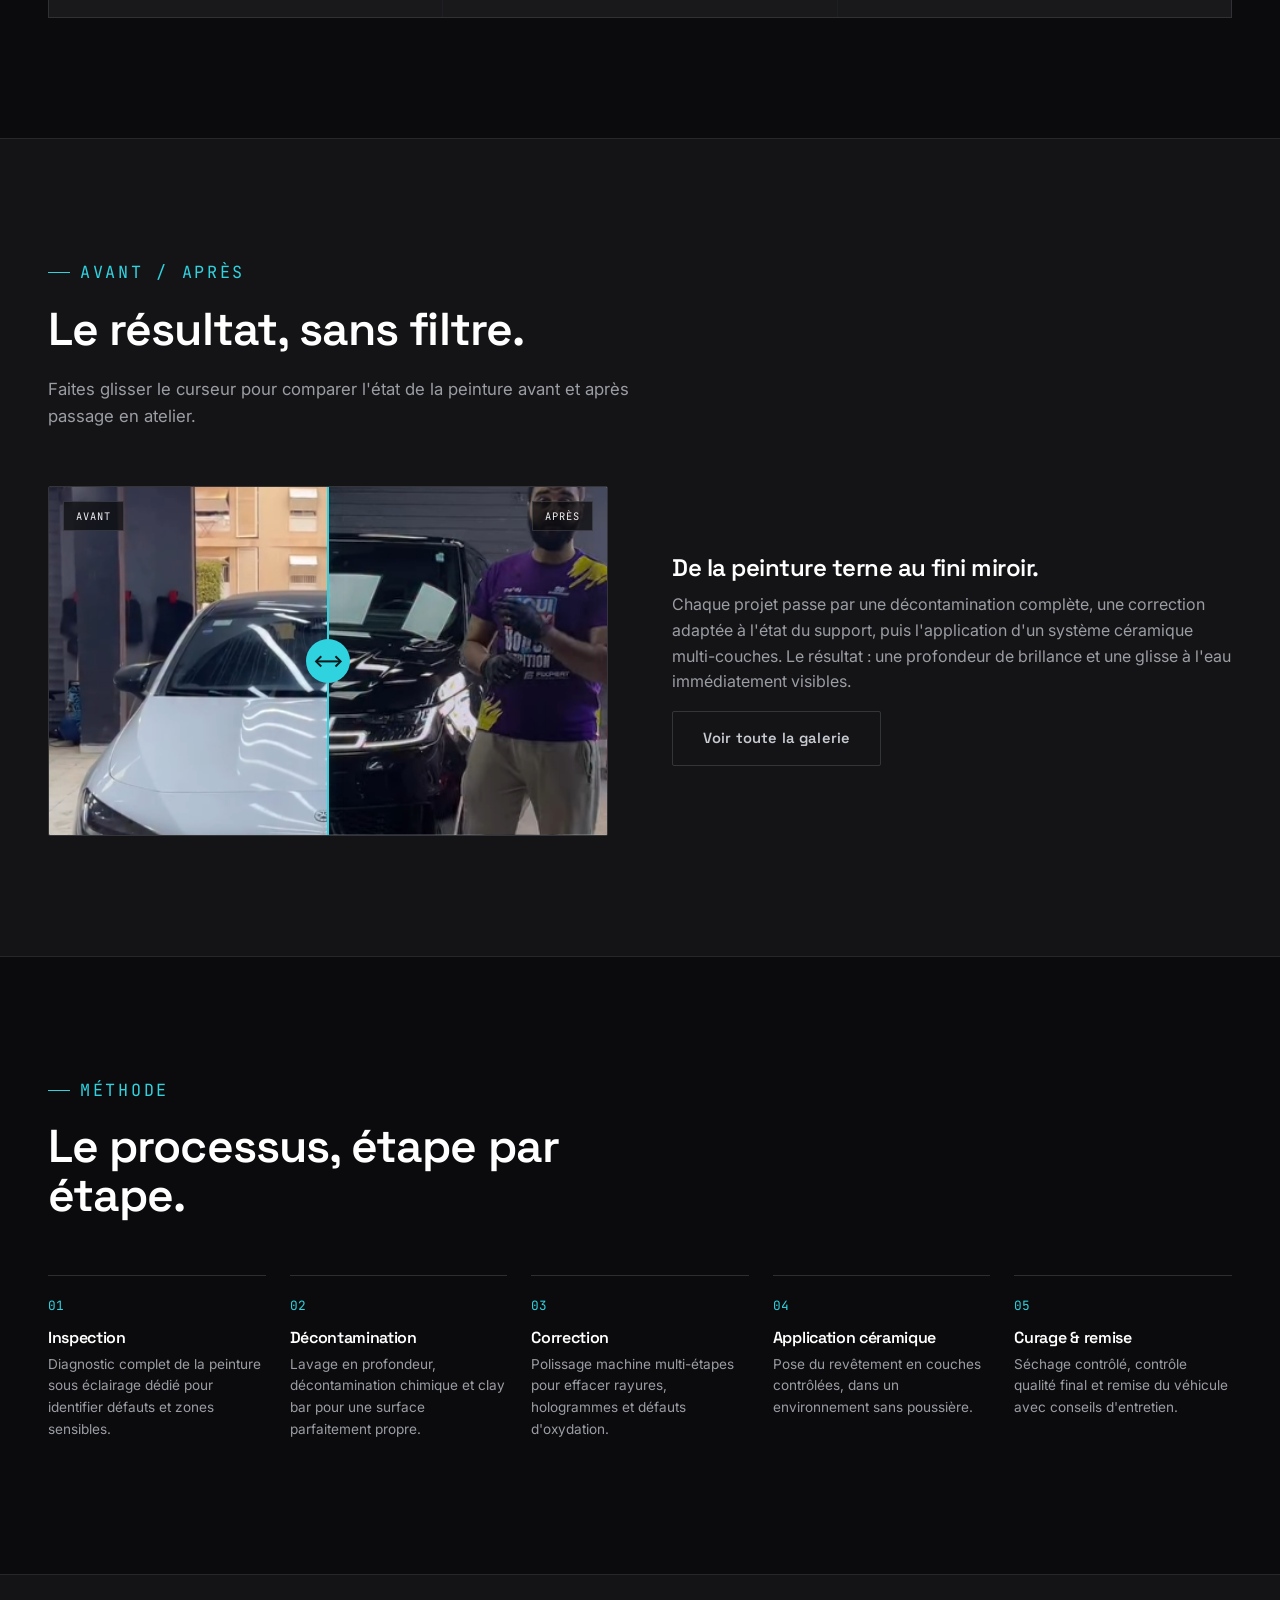
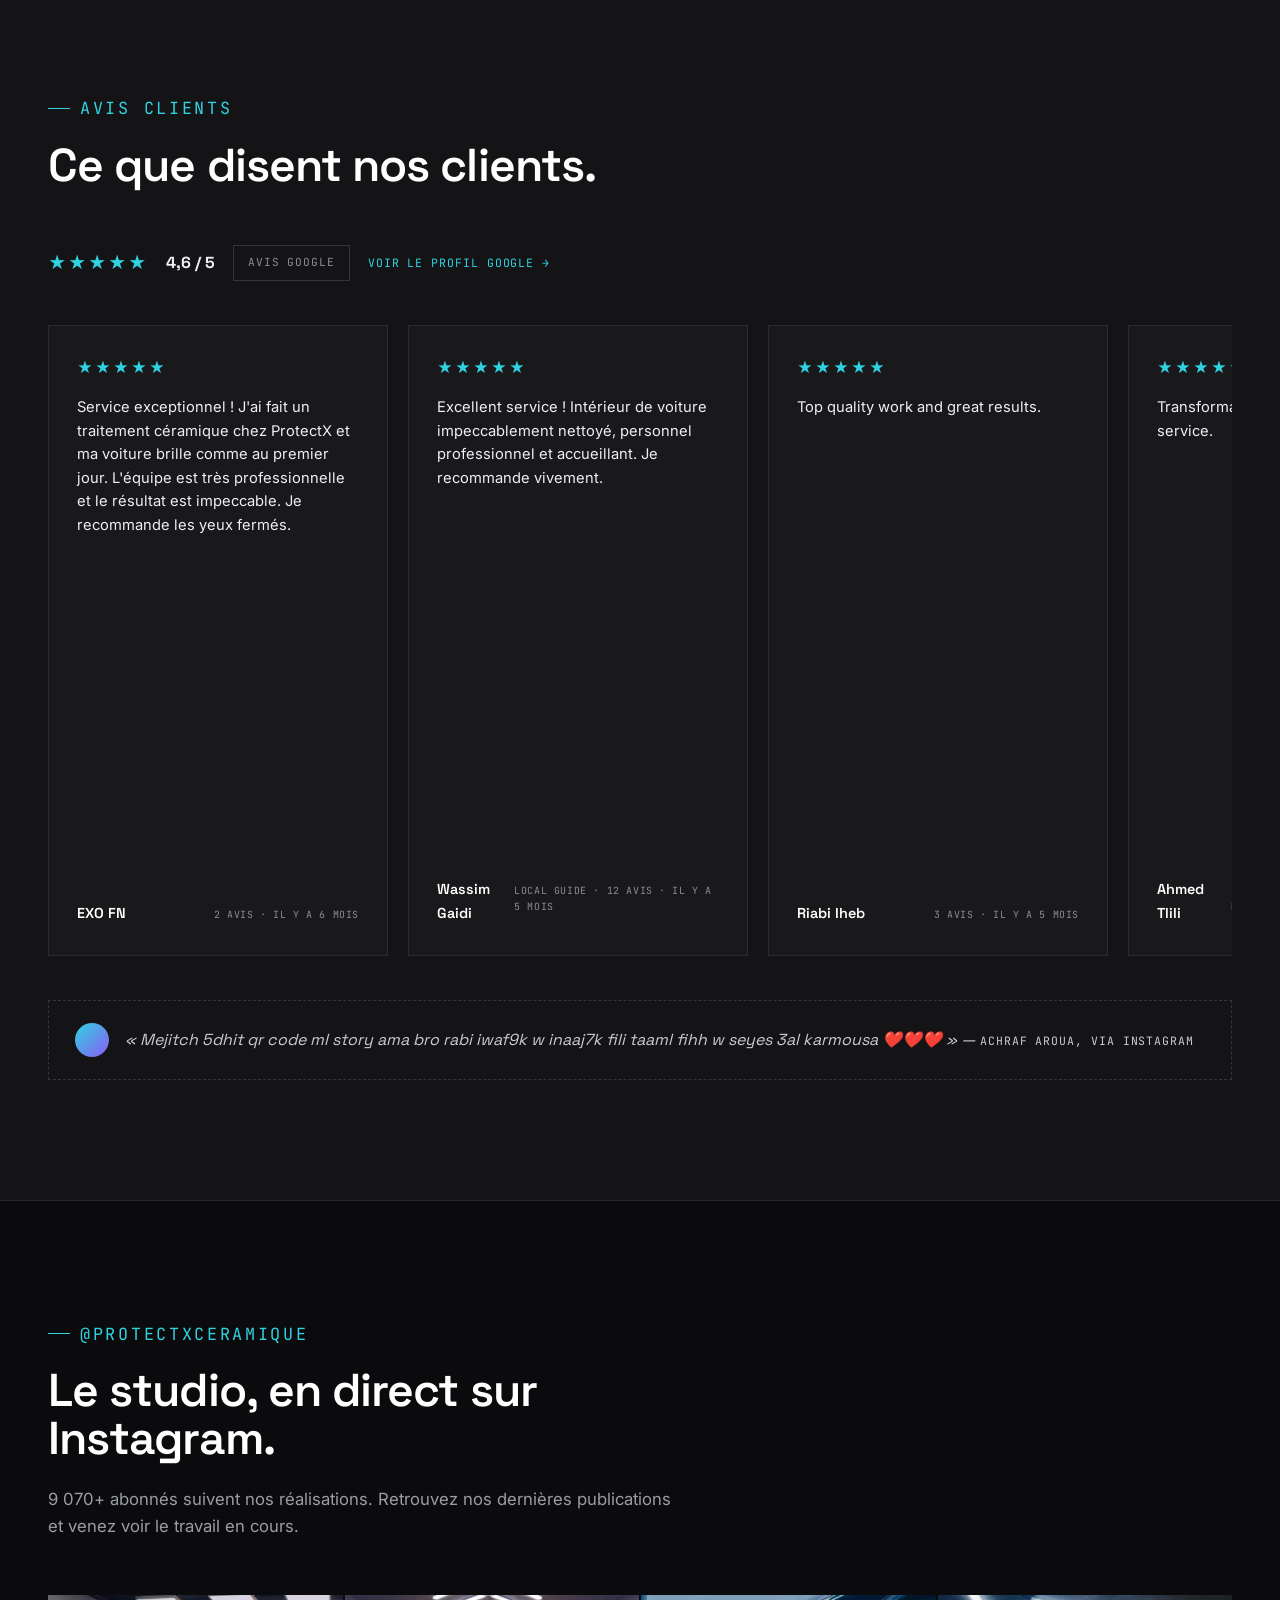
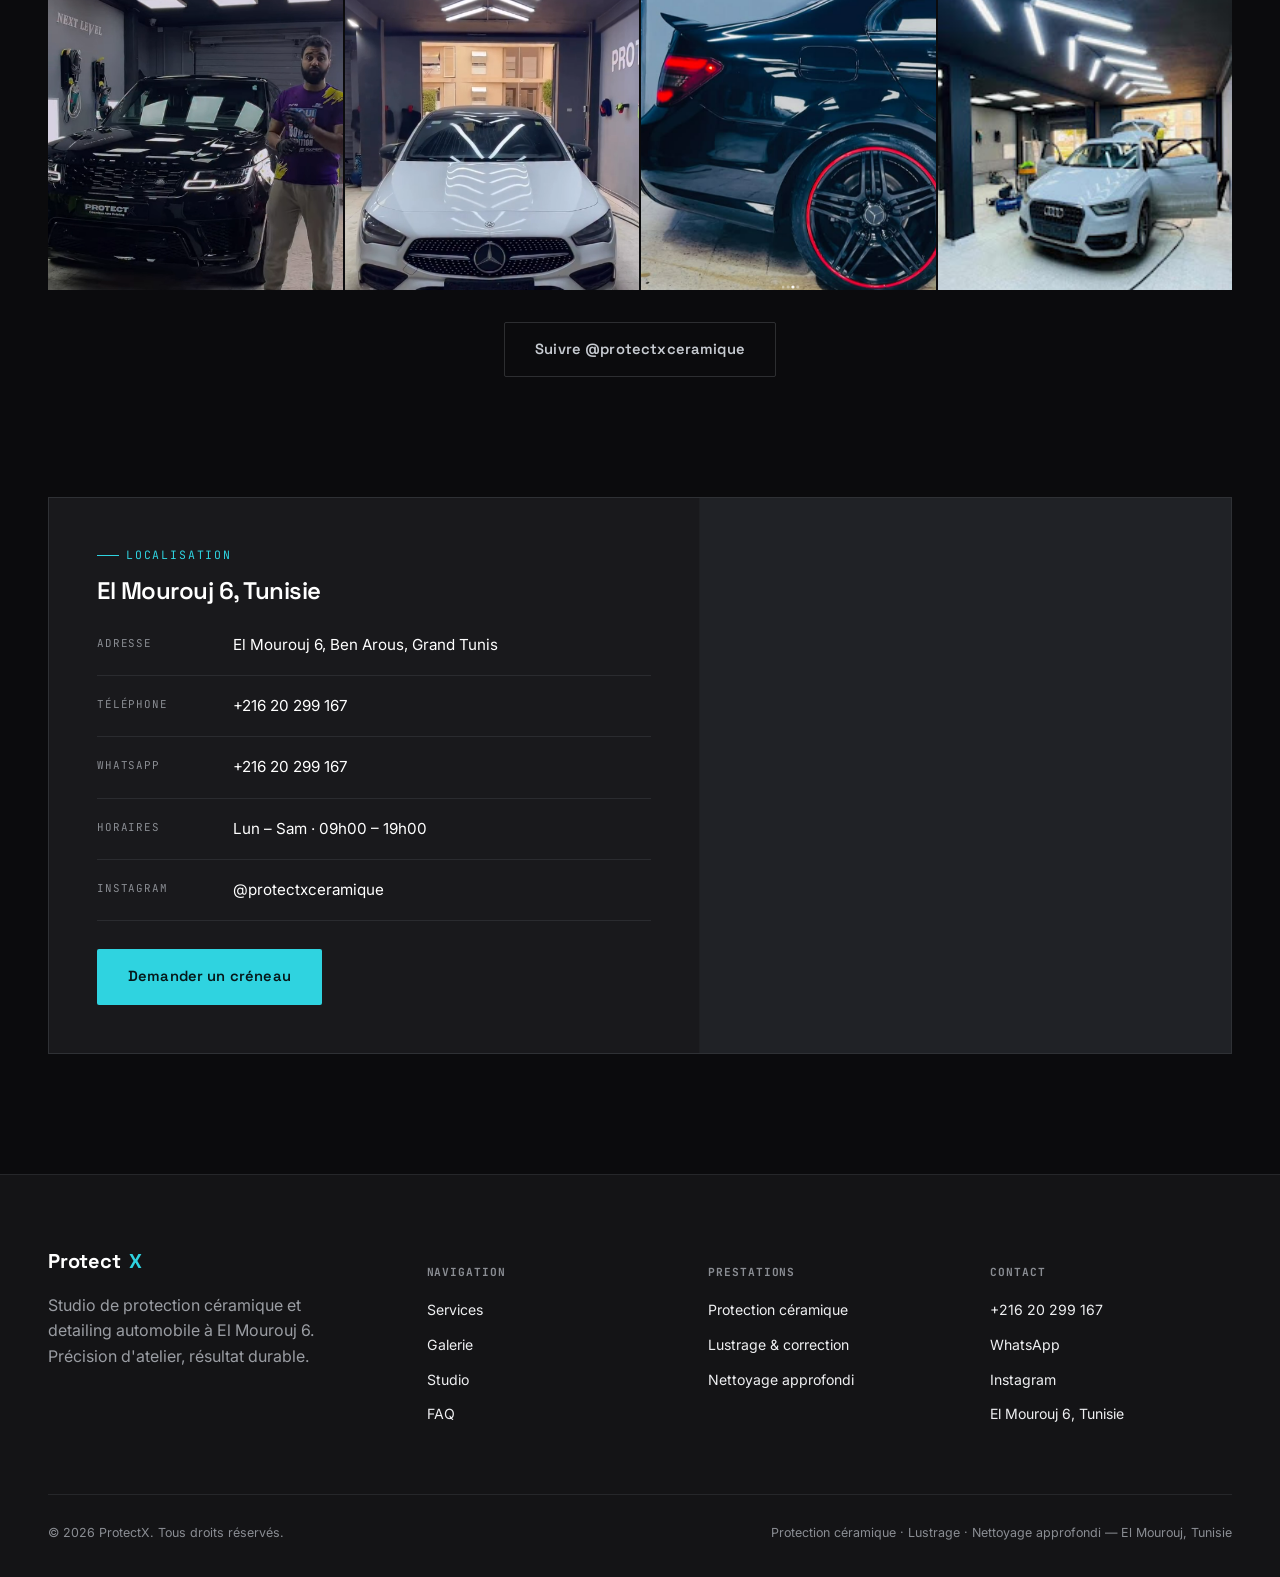
==== commit f91a9067: "Add 3 new screenshots, replace redundant images across site" ====
--- a/index.html
+++ b/index.html
@@ -9,7 +9,7 @@
 <meta property="og:title" content="ProtectX — Protection Céramique & Detailing">
 <meta property="og:description" content="Studio de detailing automobile à El Mourouj 6, Tunisie. Protection céramique, lustrage, nettoyage approfondi.">
 <meta property="og:type" content="business.business">
-<meta property="og:image" content="images/1.jpeg">
+<meta property="og:image" content="images/hero.png">
 <meta property="og:locale" content="fr_TN">
 <link rel="preconnect" href="https://fonts.googleapis.com">
 <link rel="preconnect" href="https://fonts.gstatic.com" crossorigin>
@@ -20,7 +20,7 @@
   "@context": "https://schema.org",
   "@type": "AutomotiveBusiness",
   "name": "ProtectX",
-  "image": "images/1.jpeg",
+  "image": "images/hero.png",
   "description": "Studio de protection céramique, lustrage et nettoyage approfondi automobile.",
   "address": {
     "@type": "PostalAddress",
@@ -80,7 +80,7 @@
     </div>
   </div>
   <div class="bead-media sweep">
-    <img src="images/wdfe.jpeg" alt="Gouttes d'eau perlant sur une carrosserie traitée en céramique, dans le garage ProtectX">
+    <img src="images/hero.png" alt="Gouttes d'eau perlant sur une carrosserie traitée en céramique, dans le garage ProtectX">
   </div>
   <div class="scroll-cue"><span>Découvrir</span><span class="line"></span></div>
 </header>
@@ -126,8 +126,8 @@
     </div>
     <div class="two-col reveal">
       <div class="ba">
-        <img class="before-img" src="images/1.jpeg" alt="Carrosserie avant correction de peinture">
-        <img class="after-img" src="images/wdfe.jpeg" alt="Carrosserie après protection céramique, fini miroir">
+        <img class="before-img" src="images/img2.png" alt="Carrosserie avant correction de peinture">
+        <img class="after-img" src="images/hero.png" alt="Carrosserie après protection céramique, fini miroir">
         <span class="tag before">Avant</span>
         <span class="tag after">Après</span>
         <div class="handle"></div>
@@ -238,10 +238,10 @@
       <p>9 070+ abonnés suivent nos réalisations. Retrouvez nos dernières publications et venez voir le travail en cours.</p>
     </div>
     <div class="ig-strip reveal">
-      <a class="ig-item" href="https://www.instagram.com/protectxceramique/" target="_blank" rel="noopener"><img src="images/1.jpeg" alt="Publication Instagram ProtectX — véhicule poli en atelier"></a>
-      <a class="ig-item" href="https://www.instagram.com/protectxceramique/" target="_blank" rel="noopener"><img src="images/22.jpeg" alt="Publication Instagram ProtectX — détail de carrosserie"></a>
-      <a class="ig-item" href="https://www.instagram.com/protectxceramique/" target="_blank" rel="noopener"><img src="images/wdfe.jpeg" alt="Publication Instagram ProtectX — fini céramique"></a>
-      <a class="ig-item" href="https://www.instagram.com/protectxceramique/" target="_blank" rel="noopener"><img src="images/1.jpeg" alt="Publication Instagram ProtectX — atelier"></a>
+      <a class="ig-item" href="https://www.instagram.com/protectxceramique/" target="_blank" rel="noopener"><img src="images/hero.png" alt="Publication Instagram ProtectX — véhicule poli en atelier"></a>
+      <a class="ig-item" href="https://www.instagram.com/protectxceramique/" target="_blank" rel="noopener"><img src="images/img2.png" alt="Publication Instagram ProtectX — détail de carrosserie"></a>
+      <a class="ig-item" href="https://www.instagram.com/protectxceramique/" target="_blank" rel="noopener"><img src="images/img3.png" alt="Publication Instagram ProtectX — fini céramique"></a>
+      <a class="ig-item" href="https://www.instagram.com/protectxceramique/" target="_blank" rel="noopener"><img src="images/22.jpeg" alt="Publication Instagram ProtectX — atelier"></a>
     </div>
     <div style="text-align:center; margin-top:32px;">
       <a href="https://www.instagram.com/protectxceramique/" target="_blank" rel="noopener" class="btn btn-ghost">Suivre @protectxceramique</a>
